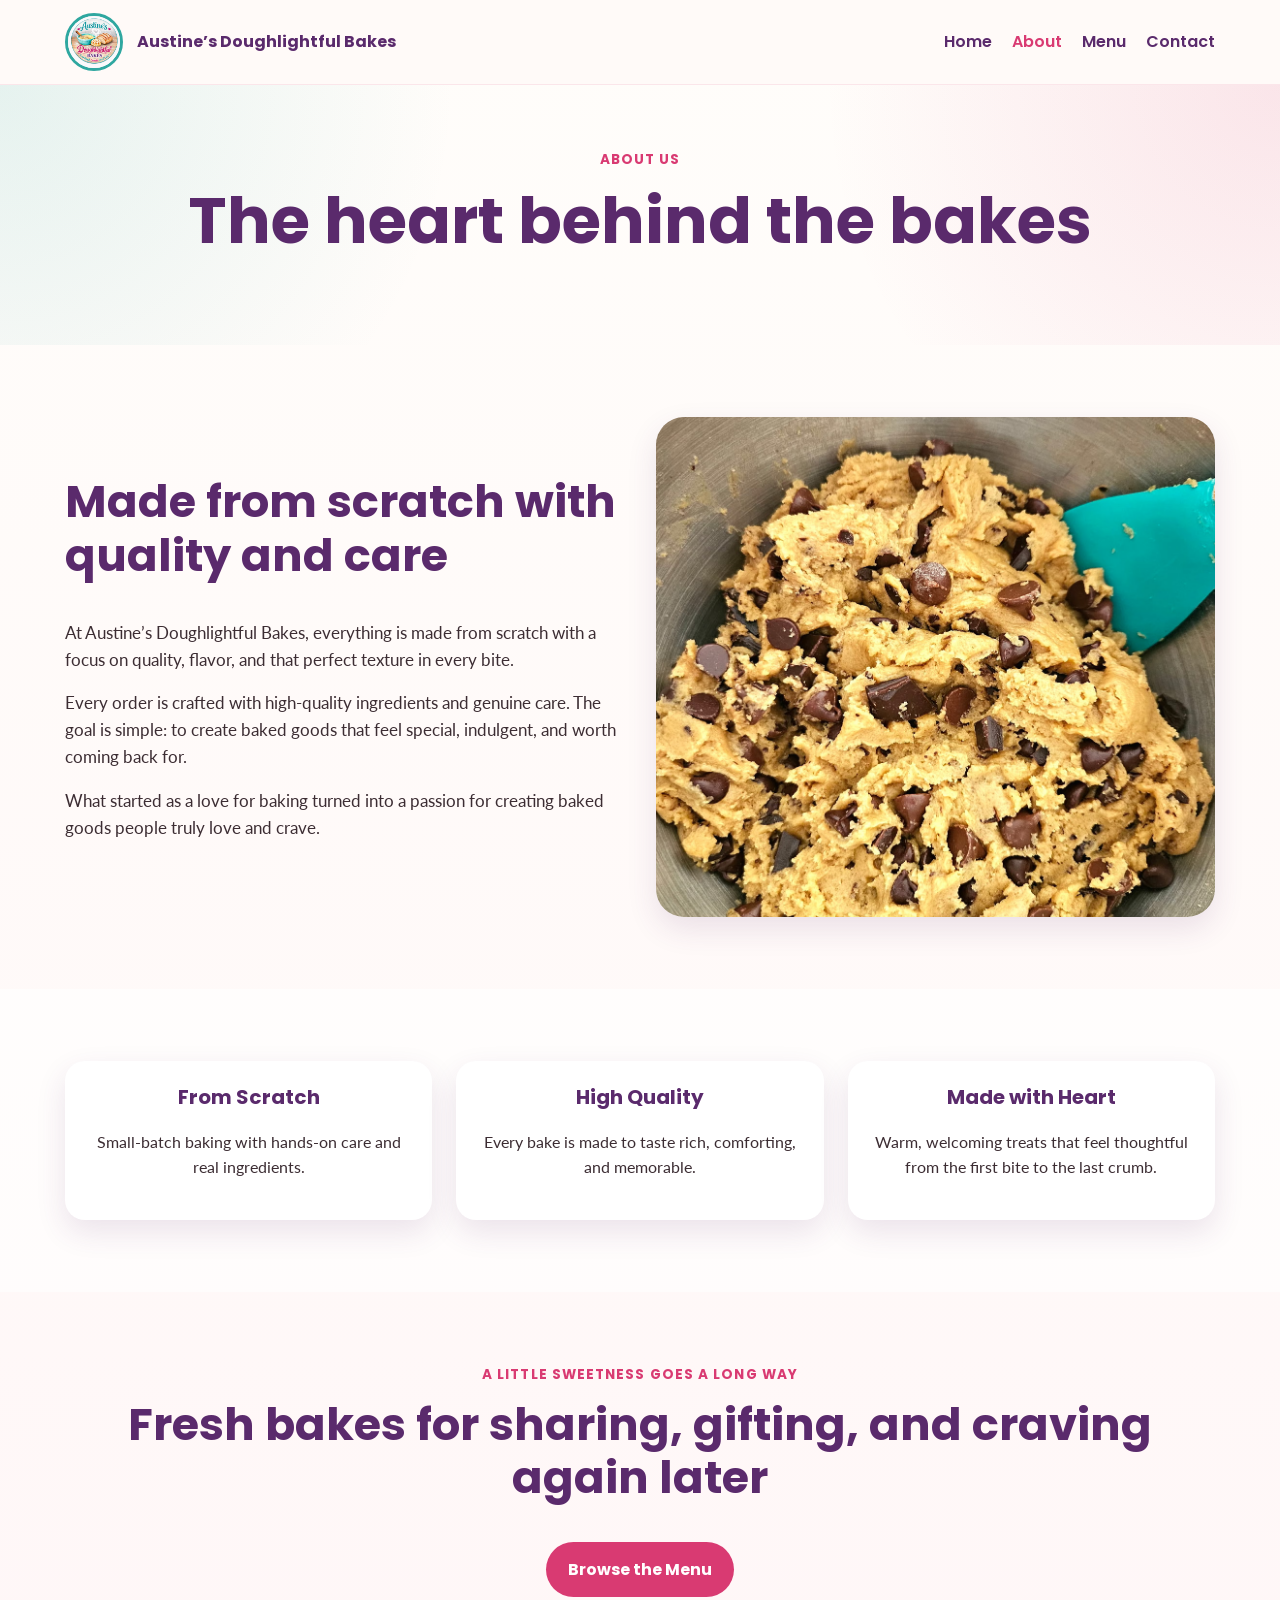
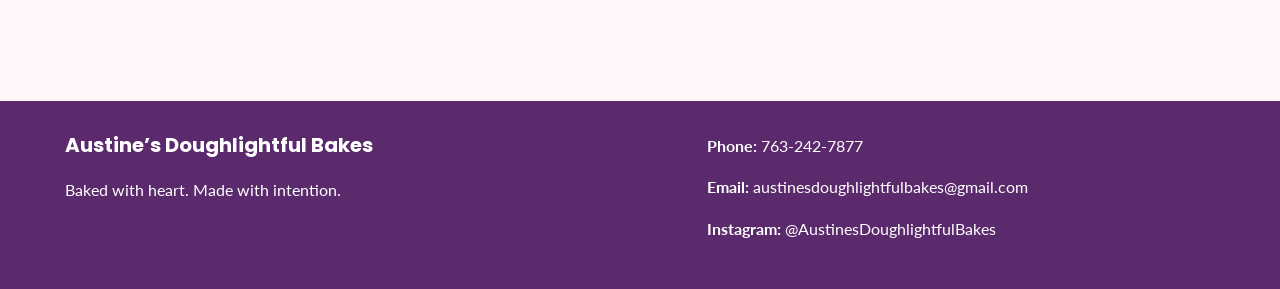
==== about.html @ f6f8898e "Add files via upload" ====
<!DOCTYPE html>
<html lang="en">
<head>
  <meta charset="UTF-8" />
  <meta name="viewport" content="width=device-width, initial-scale=1.0" />
  <title>Austine’s Doughlightful Bakes | About</title>
  <meta
    name="description"
    content="Learn more about Austine’s Doughlightful Bakes and the heart behind the handmade treats."
  />
  <link rel="preconnect" href="https://fonts.googleapis.com" />
  <link rel="preconnect" href="https://fonts.gstatic.com" crossorigin />
  <link
    href="https://fonts.googleapis.com/css2?family=Lato:wght@400;700&family=Pacifico&family=Poppins:wght@400;600;700&display=swap"
    rel="stylesheet"
  />
  <link rel="stylesheet" href="assets/css/style.css" />
</head>
<body>
  <header class="site-header">
    <div class="container nav-wrapper">
      <a href="index.html" class="brand">
        <img src="assets/images/logo.png" alt="Austine’s Doughlightful Bakes logo" class="brand-logo" />
        <span class="brand-text">Austine’s Doughlightful Bakes</span>
      </a>

      <button class="nav-toggle" aria-label="Open menu">☰</button>

      <nav class="site-nav">
        <a href="index.html">Home</a>
        <a href="about.html" class="active">About</a>
        <a href="menu.html">Menu</a>
        <a href="contact.html">Contact</a>
      </nav>
    </div>
  </header>

  <main class="page-main">
    <section class="page-hero small-hero">
      <div class="container">
        <p class="eyebrow">About Us</p>
        <h1>The heart behind the bakes</h1>
      </div>
    </section>

    <section class="section">
      <div class="container split-section">
        <div class="text-panel">
          <h2>Made from scratch with quality and care</h2>
          <p>
            At Austine’s Doughlightful Bakes, everything is made from scratch with a focus on quality,
            flavor, and that perfect texture in every bite.
          </p>
          <p>
            Every order is crafted with high-quality ingredients and genuine care. The goal is simple:
            to create baked goods that feel special, indulgent, and worth coming back for.
          </p>
          <p>
            What started as a love for baking turned into a passion for creating baked goods people
            truly love and crave.
          </p>
        </div>

        <div class="image-panel">
          <img src="assets/images/cookie-dough.jpg" alt="Cookie dough being mixed in a bowl" />
        </div>
      </div>
    </section>

    <section class="section alt-bg">
      <div class="container values-grid">
        <div class="value-card">
          <h3>From Scratch</h3>
          <p>
            Small-batch baking with hands-on care and real ingredients.
          </p>
        </div>
        <div class="value-card">
          <h3>High Quality</h3>
          <p>
            Every bake is made to taste rich, comforting, and memorable.
          </p>
        </div>
        <div class="value-card">
          <h3>Made with Heart</h3>
          <p>
            Warm, welcoming treats that feel thoughtful from the first bite to the last crumb.
          </p>
        </div>
      </div>
    </section>

    <section class="section">
      <div class="container centered-text">
        <p class="eyebrow">A little sweetness goes a long way</p>
        <h2>Fresh bakes for sharing, gifting, and craving again later</h2>
        <a class="btn btn-primary" href="menu.html">Browse the Menu</a>
      </div>
    </section>
  </main>

  <footer class="site-footer">
    <div class="container footer-grid">
      <div>
        <h3>Austine’s Doughlightful Bakes</h3>
        <p>Baked with heart. Made with intention.</p>
      </div>
      <div>
        <p><strong>Phone:</strong> <a href="tel:7632427877">763-242-7877</a></p>
        <p><strong>Email:</strong> <a href="mailto:austinesdoughlightfulbakes@gmail.com">austinesdoughlightfulbakes@gmail.com</a></p>
        <p><strong>Instagram:</strong> <a href="https://instagram.com/AustinesDoughlightfulBakes" target="_blank" rel="noopener noreferrer">@AustinesDoughlightfulBakes</a></p>
      </div>
    </div>
  </footer>

  <script src="assets/js/script.js"></script>
</body>
</html>
---- assets/css/style.css ----
:root {
  --teal: #2fa7a0;
  --raspberry: #d93a72;
  --plum: #5a2a6c;
  --cream: #fff7f1;
  --cream-dark: #f4e7dc;
  --text: #3c2d33;
  --white: #ffffff;
  --shadow: 0 12px 30px rgba(90, 42, 108, 0.12);
  --radius: 20px;
  --max-width: 1150px;
}

* {
  box-sizing: border-box;
}

html {
  scroll-behavior: smooth;
}

body {
  margin: 0;
  font-family: "Lato", sans-serif;
  color: var(--text);
  background: linear-gradient(to bottom, #fffdfa, #fff6f7);
  line-height: 1.6;
}

img {
  max-width: 100%;
  display: block;
}

a {
  color: var(--plum);
  text-decoration: none;
}

a:hover {
  opacity: 0.9;
}

.container {
  width: min(92%, var(--max-width));
  margin: 0 auto;
}

.section {
  padding: 4.5rem 0;
}

.alt-bg {
  background: rgba(255, 255, 255, 0.68);
}

.centered-text {
  text-align: center;
}

.eyebrow {
  font-family: "Poppins", sans-serif;
  text-transform: uppercase;
  letter-spacing: 0.08em;
  font-size: 0.85rem;
  color: var(--raspberry);
  font-weight: 700;
  margin-bottom: 0.75rem;
}

h1,
h2,
h3,
h4 {
  margin-top: 0;
  line-height: 1.2;
  color: var(--plum);
}

h1 {
  font-family: "Poppins", sans-serif;
  font-size: clamp(2.3rem, 5vw, 4.4rem);
}

h2 {
  font-family: "Poppins", sans-serif;
  font-size: clamp(1.8rem, 4vw, 2.8rem);
}

h3 {
  font-family: "Poppins", sans-serif;
  font-size: 1.25rem;
}

p {
  margin-top: 0;
}

.site-header {
  position: sticky;
  top: 0;
  z-index: 1000;
  background: rgba(255, 250, 248, 0.94);
  backdrop-filter: blur(10px);
  border-bottom: 1px solid rgba(217, 58, 114, 0.1);
}

.nav-wrapper {
  display: flex;
  align-items: center;
  justify-content: space-between;
  gap: 1rem;
  min-height: 84px;
}

.brand {
  display: flex;
  align-items: center;
  gap: 0.85rem;
  font-family: "Poppins", sans-serif;
  font-weight: 700;
  color: var(--plum);
}

.brand-logo {
  width: 58px;
  height: 58px;
  object-fit: cover;
  border-radius: 50%;
  border: 3px solid var(--teal);
  background: var(--white);
}

.brand-text {
  font-size: 1rem;
}

.site-nav {
  display: flex;
  align-items: center;
  gap: 1.25rem;
}

.site-nav a {
  font-family: "Poppins", sans-serif;
  font-weight: 600;
  color: var(--plum);
  position: relative;
}

.site-nav a.active,
.site-nav a:hover {
  color: var(--raspberry);
}

.nav-toggle {
  display: none;
  border: none;
  background: var(--teal);
  color: var(--white);
  font-size: 1.4rem;
  padding: 0.5rem 0.8rem;
  border-radius: 12px;
  cursor: pointer;
}

.hero {
  padding: 5rem 0 4rem;
}

.hero-grid {
  display: grid;
  grid-template-columns: 1.1fr 0.9fr;
  gap: 2rem;
  align-items: center;
}

.hero-description {
  max-width: 620px;
  font-size: 1.08rem;
}

.hero-image-card img {
  border-radius: 28px;
  box-shadow: var(--shadow);
  min-height: 420px;
  object-fit: cover;
  width: 100%;
}

.hero-buttons {
  display: flex;
  flex-wrap: wrap;
  gap: 1rem;
  margin-top: 1.5rem;
}

.btn {
  display: inline-block;
  padding: 0.9rem 1.4rem;
  border-radius: 999px;
  font-family: "Poppins", sans-serif;
  font-weight: 700;
  transition: transform 0.2s ease, opacity 0.2s ease;
}

.btn:hover {
  transform: translateY(-2px);
}

.btn-primary {
  background: var(--raspberry);
  color: var(--white);
}

.btn-secondary {
  background: var(--teal);
  color: var(--white);
}

.tagline-strip {
  background: linear-gradient(90deg, var(--teal), var(--raspberry));
  color: var(--white);
  text-align: center;
  padding: 1rem 0;
  font-family: "Poppins", sans-serif;
  font-weight: 700;
}

.section-heading {
  text-align: center;
  max-width: 700px;
  margin: 0 auto 2rem;
}

.card-grid {
  display: grid;
  grid-template-columns: repeat(3, 1fr);
  gap: 1.5rem;
}

.product-card,
.value-card,
.contact-card,
.menu-card,
.cta-box {
  background: var(--white);
  border-radius: var(--radius);
  box-shadow: var(--shadow);
}

.product-card {
  overflow: hidden;
}

.product-card img {
  width: 100%;
  height: 240px;
  object-fit: cover;
}

.card-content {
  padding: 1.25rem;
}

.split-section {
  display: grid;
  grid-template-columns: 1fr 1fr;
  gap: 2rem;
  align-items: center;
}

.image-panel img {
  width: 100%;
  height: 100%;
  max-height: 500px;
  object-fit: cover;
  border-radius: 28px;
  box-shadow: var(--shadow);
}

.text-panel {
  font-size: 1.05rem;
}

.cta-box {
  text-align: center;
  padding: 2.5rem 1.5rem;
}

.page-hero {
  padding: 4rem 0 2rem;
  text-align: center;
}

.small-hero {
  background:
    radial-gradient(circle at top left, rgba(47, 167, 160, 0.12), transparent 35%),
    radial-gradient(circle at top right, rgba(217, 58, 114, 0.12), transparent 35%);
}

.menu-category-title {
  margin: 2.5rem 0 1rem;
  text-align: center;
}

.menu-grid {
  display: grid;
  grid-template-columns: repeat(2, 1fr);
  gap: 1.5rem;
}

.menu-card {
  padding: 1.5rem;
  border-left: 6px solid var(--teal);
}

.values-grid {
  display: grid;
  grid-template-columns: repeat(3, 1fr);
  gap: 1.5rem;
}

.value-card {
  padding: 1.5rem;
  text-align: center;
}

.contact-grid {
  display: grid;
  grid-template-columns: 1fr 1fr;
  gap: 1.5rem;
}

.contact-card {
  padding: 1.5rem;
}

.contact-actions {
  display: flex;
  flex-wrap: wrap;
  gap: 1rem;
  margin-top: 1rem;
}

.site-footer {
  background: var(--plum);
  color: var(--white);
  padding: 2rem 0;
  margin-top: 2rem;
}

.site-footer h3,
.site-footer p,
.site-footer a {
  color: var(--white);
}

.footer-grid {
  display: grid;
  grid-template-columns: 1.2fr 1fr;
  gap: 2rem;
  align-items: start;
}

@media (max-width: 900px) {
  .hero-grid,
  .split-section,
  .card-grid,
  .values-grid,
  .contact-grid,
  .menu-grid,
  .footer-grid {
    grid-template-columns: 1fr;
  }

  .hero {
    padding-top: 3rem;
  }

  .hero-image-card img {
    min-height: auto;
  }

  .site-nav {
    position: absolute;
    top: 84px;
    right: 4%;
    background: var(--white);
    box-shadow: var(--shadow);
    border-radius: 18px;
    padding: 1rem;
    display: none;
    flex-direction: column;
    align-items: flex-start;
    min-width: 220px;
  }

  .site-nav.show {
    display: flex;
  }

  .nav-toggle {
    display: inline-block;
  }

  .brand-text {
    max-width: 180px;
    font-size: 0.95rem;
  }
}
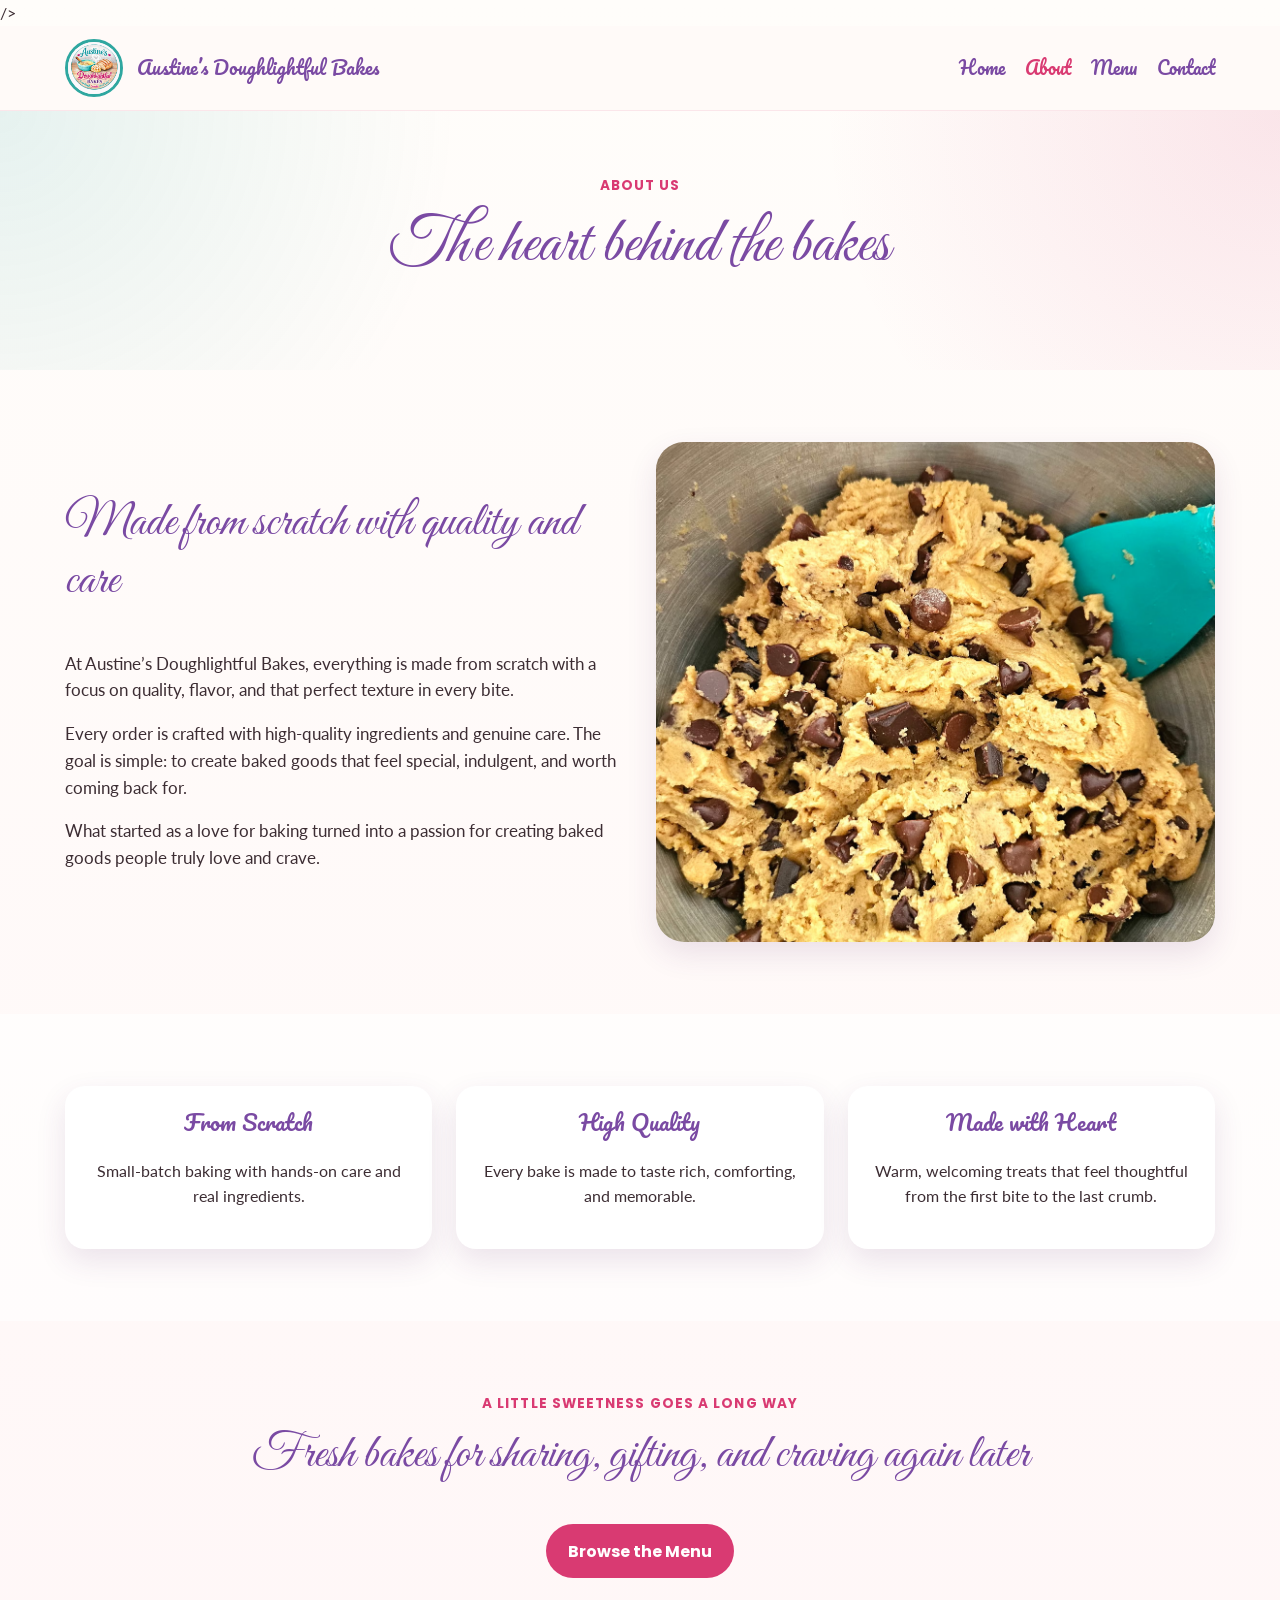
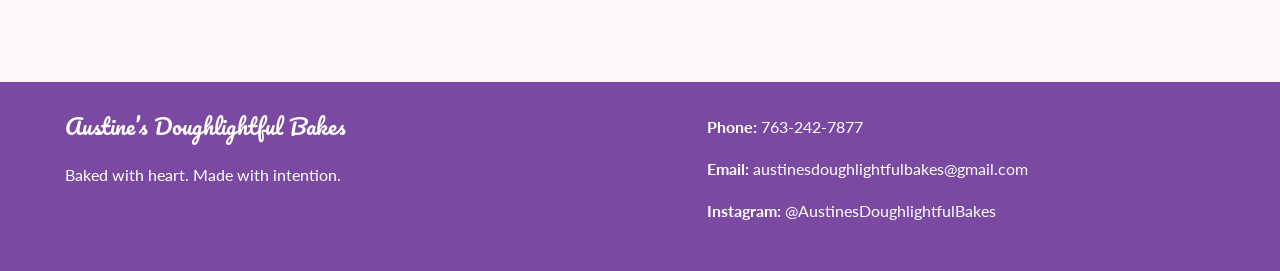
==== commit 77c96cfa: "Fix HTML structure and update font links" ====
--- a/about.html
+++ b/about.html
@@ -8,11 +8,10 @@
     name="description"
     content="Learn more about Austine’s Doughlightful Bakes and the heart behind the handmade treats."
   />
-  <link rel="preconnect" href="https://fonts.googleapis.com" />
-  <link rel="preconnect" href="https://fonts.gstatic.com" crossorigin />
   <link
-    href="https://fonts.googleapis.com/css2?family=Lato:wght@400;700&family=Pacifico&family=Poppins:wght@400;600;700&display=swap"
-    rel="stylesheet"
+  href="https://fonts.googleapis.com/css2?family=Lato:wght@400;700&family=Pacifico&family=Great+Vibes&family=Poppins:wght@400;600;700&display=swap"
+  rel="stylesheet"
+/>
   />
   <link rel="stylesheet" href="assets/css/style.css" />
 </head>
@@ -115,4 +114,4 @@
 
   <script src="assets/js/script.js"></script>
 </body>
-</html>+</html>
--- a/assets/css/style.css
+++ b/assets/css/style.css
@@ -1,7 +1,7 @@
 :root {
   --teal: #2fa7a0;
   --raspberry: #d93a72;
-  --plum: #5a2a6c;
+  --plum: #7a4aa3;
   --cream: #fff7f1;
   --cream-dark: #f4e7dc;
   --text: #3c2d33;
@@ -68,28 +68,36 @@
   margin-bottom: 0.75rem;
 }
 
+/* ✨ SCRIPT FONT MAGIC */
+
 h1,
-h2,
+h2 {
+  margin-top: 0;
+  line-height: 1.2;
+  color: var(--plum);
+  font-family: "Great Vibes", cursive;
+  font-weight: 400;
+}
+
 h3,
 h4 {
   margin-top: 0;
   line-height: 1.2;
   color: var(--plum);
+  font-family: "Pacifico", cursive;
+  font-weight: 400;
 }
 
 h1 {
-  font-family: "Poppins", sans-serif;
-  font-size: clamp(2.3rem, 5vw, 4.4rem);
+  font-size: clamp(2.6rem, 5vw, 4.8rem);
 }
 
 h2 {
-  font-family: "Poppins", sans-serif;
-  font-size: clamp(1.8rem, 4vw, 2.8rem);
+  font-size: clamp(2rem, 4vw, 3rem);
 }
 
 h3 {
-  font-family: "Poppins", sans-serif;
-  font-size: 1.25rem;
+  font-size: 1.35rem;
 }
 
 p {
@@ -113,12 +121,13 @@
   min-height: 84px;
 }
 
+/* ✨ LOGO TEXT */
 .brand {
   display: flex;
   align-items: center;
   gap: 0.85rem;
-  font-family: "Poppins", sans-serif;
-  font-weight: 700;
+  font-family: "Pacifico", cursive;
+  font-weight: 400;
   color: var(--plum);
 }
 
@@ -132,9 +141,10 @@
 }
 
 .brand-text {
-  font-size: 1rem;
-}
-
+  font-size: 1.2rem;
+}
+
+/* ✨ NAV FONT */
 .site-nav {
   display: flex;
   align-items: center;
@@ -142,8 +152,9 @@
 }
 
 .site-nav a {
-  font-family: "Poppins", sans-serif;
-  font-weight: 600;
+  font-family: "Pacifico", cursive;
+  font-weight: 400;
+  font-size: 1.1rem;
   color: var(--plum);
   position: relative;
 }
@@ -183,9 +194,11 @@
 .hero-image-card img {
   border-radius: 28px;
   box-shadow: var(--shadow);
-  min-height: 420px;
-  object-fit: cover;
+  max-height: 420px;
+  object-fit: contain;
   width: 100%;
+  background: var(--white);
+  padding: 1.5rem;
 }
 
 .hero-buttons {
@@ -406,6 +419,6 @@
 
   .brand-text {
     max-width: 180px;
-    font-size: 0.95rem;
-  }
-}+    font-size: 1.05rem;
+  }
+}
